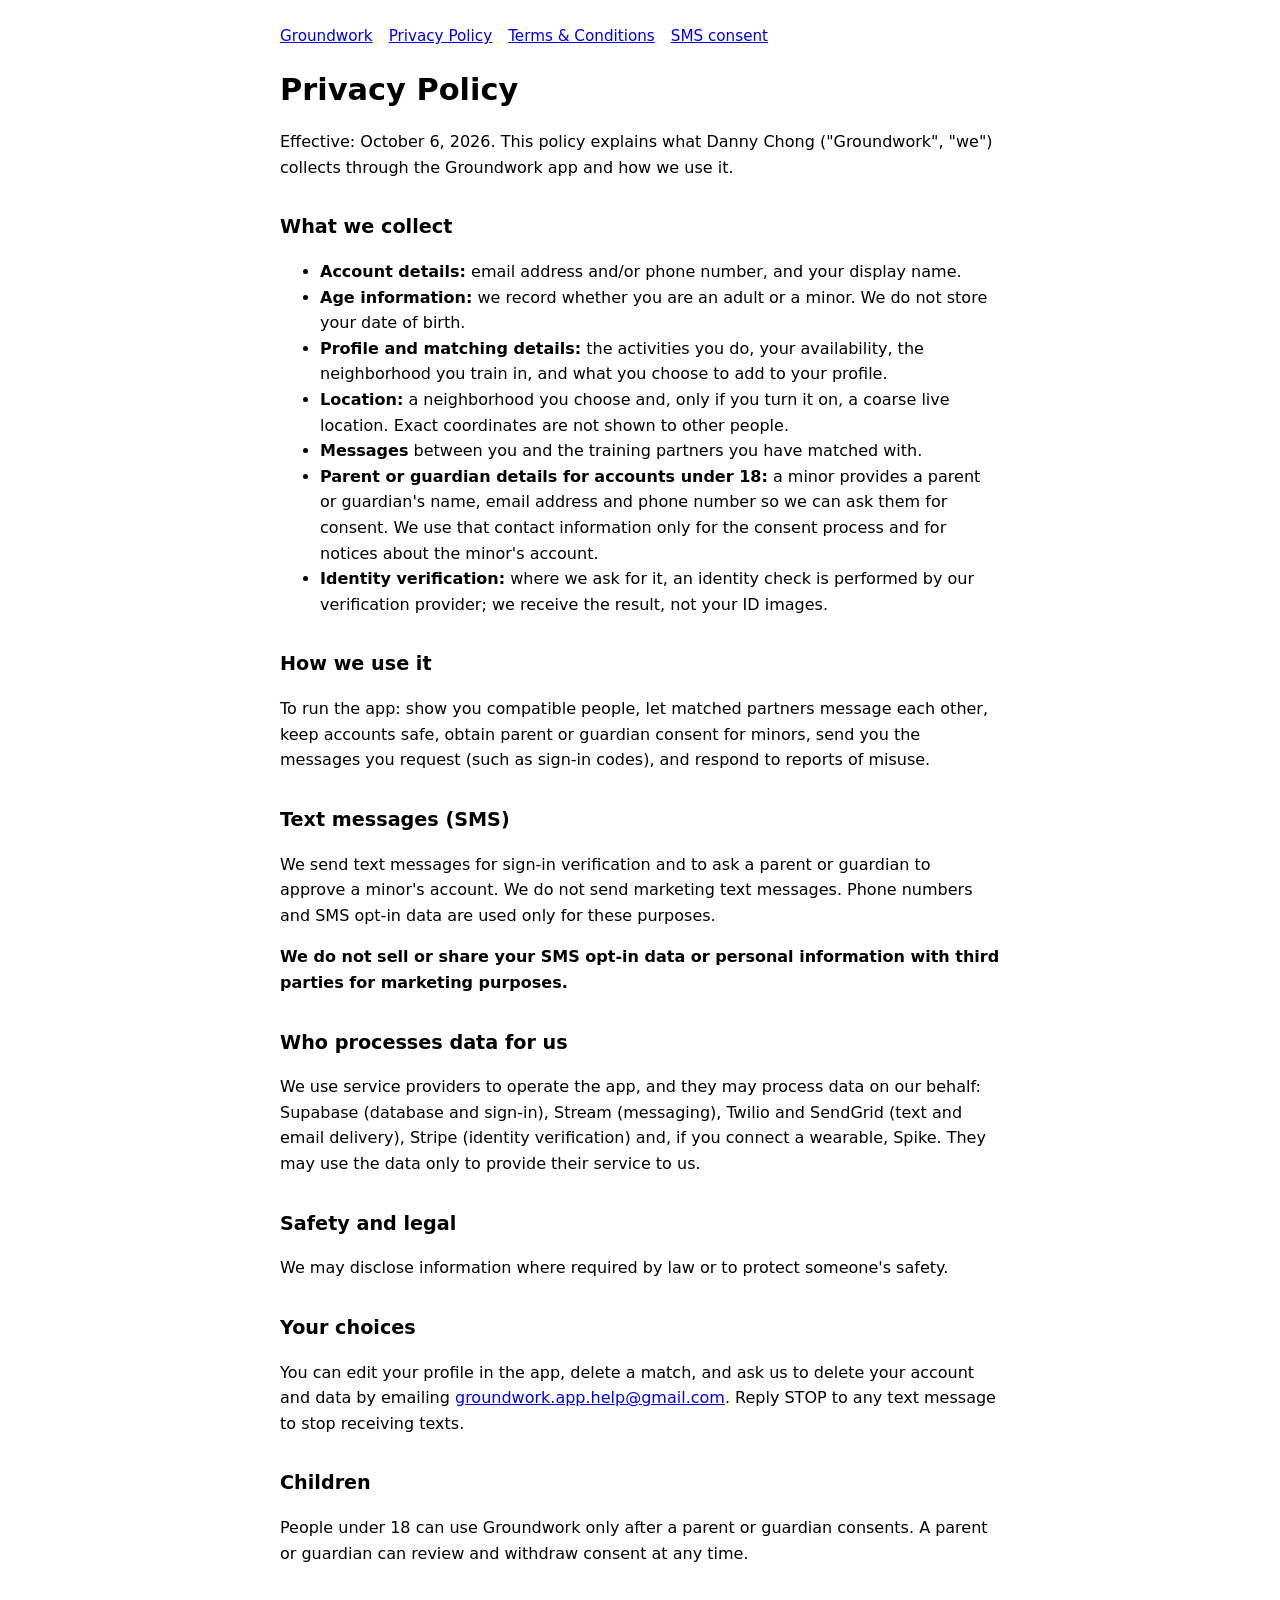
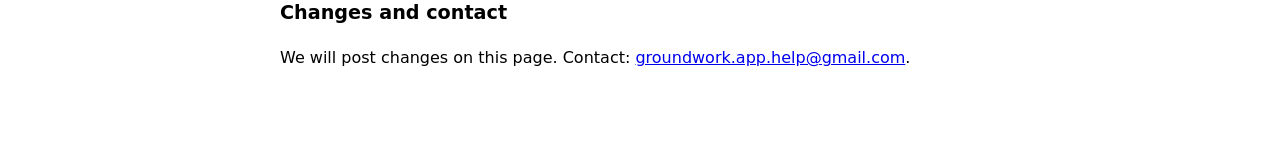
==== privacy.html @ 3e6e83ca "Groundwork public pages: privacy policy, terms, SMS consent Co-Authored-By: Claude Sonnet 5.5 <norep" ====
<!doctype html>
<html lang="en"><head><meta charset="utf-8"><meta name="viewport" content="width=device-width, initial-scale=1"><link rel="stylesheet" href="style.css"><title>Privacy Policy</title></head>
<body>
<nav><a href="index.html">Groundwork</a><a href="privacy.html">Privacy Policy</a><a href="terms.html">Terms &amp; Conditions</a><a href="sms.html">SMS consent</a></nav>
<h1>Privacy Policy</h1>

<p>Effective: October 6, 2026. This policy explains what Danny Chong ("Groundwork", "we") collects through the Groundwork app and how we use it.</p>

<h2>What we collect</h2>
<ul>
<li><strong>Account details:</strong> email address and/or phone number, and your display name.</li>
<li><strong>Age information:</strong> we record whether you are an adult or a minor. We do not store your date of birth.</li>
<li><strong>Profile and matching details:</strong> the activities you do, your availability, the neighborhood you train in, and what you choose to add to your profile.</li>
<li><strong>Location:</strong> a neighborhood you choose and, only if you turn it on, a coarse live location. Exact coordinates are not shown to other people.</li>
<li><strong>Messages</strong> between you and the training partners you have matched with.</li>
<li><strong>Parent or guardian details for accounts under 18:</strong> a minor provides a parent or guardian's name, email address and phone number so we can ask them for consent. We use that contact information only for the consent process and for notices about the minor's account.</li>
<li><strong>Identity verification:</strong> where we ask for it, an identity check is performed by our verification provider; we receive the result, not your ID images.</li>
</ul>

<h2>How we use it</h2>
<p>To run the app: show you compatible people, let matched partners message each other, keep accounts safe, obtain parent or guardian consent for minors, send you the messages you request (such as sign-in codes), and respond to reports of misuse.</p>

<h2>Text messages (SMS)</h2>
<p>We send text messages for sign-in verification and to ask a parent or guardian to approve a minor's account. We do not send marketing text messages. Phone numbers and SMS opt-in data are used only for these purposes.</p>
<p><strong>We do not sell or share your SMS opt-in data or personal information with third parties for marketing purposes.</strong></p>

<h2>Who processes data for us</h2>
<p>We use service providers to operate the app, and they may process data on our behalf: Supabase (database and sign-in), Stream (messaging), Twilio and SendGrid (text and email delivery), Stripe (identity verification) and, if you connect a wearable, Spike. They may use the data only to provide their service to us.</p>

<h2>Safety and legal</h2>
<p>We may disclose information where required by law or to protect someone's safety.</p>

<h2>Your choices</h2>
<p>You can edit your profile in the app, delete a match, and ask us to delete your account and data by emailing <a href="mailto:groundwork.app.help@gmail.com">groundwork.app.help@gmail.com</a>. Reply STOP to any text message to stop receiving texts.</p>

<h2>Children</h2>
<p>People under 18 can use Groundwork only after a parent or guardian consents. A parent or guardian can review and withdraw consent at any time.</p>

<h2>Changes and contact</h2>
<p>We will post changes on this page. Contact: <a href="mailto:groundwork.app.help@gmail.com">groundwork.app.help@gmail.com</a>.</p>
</body></html>
---- style.css ----
:root { color-scheme: light dark; }
body { font: 16px/1.6 system-ui, -apple-system, "Segoe UI", sans-serif; max-width: 720px; margin: 0 auto; padding: 24px 16px 64px; }
h1 { font-size: 1.9rem; line-height: 1.2; }
h2 { font-size: 1.2rem; margin-top: 2rem; }
nav { display: flex; gap: 16px; flex-wrap: wrap; margin-bottom: 24px; font-size: .95rem; }
.draft { border: 1px solid currentColor; padding: 8px 12px; border-radius: 8px; font-size: .9rem; }
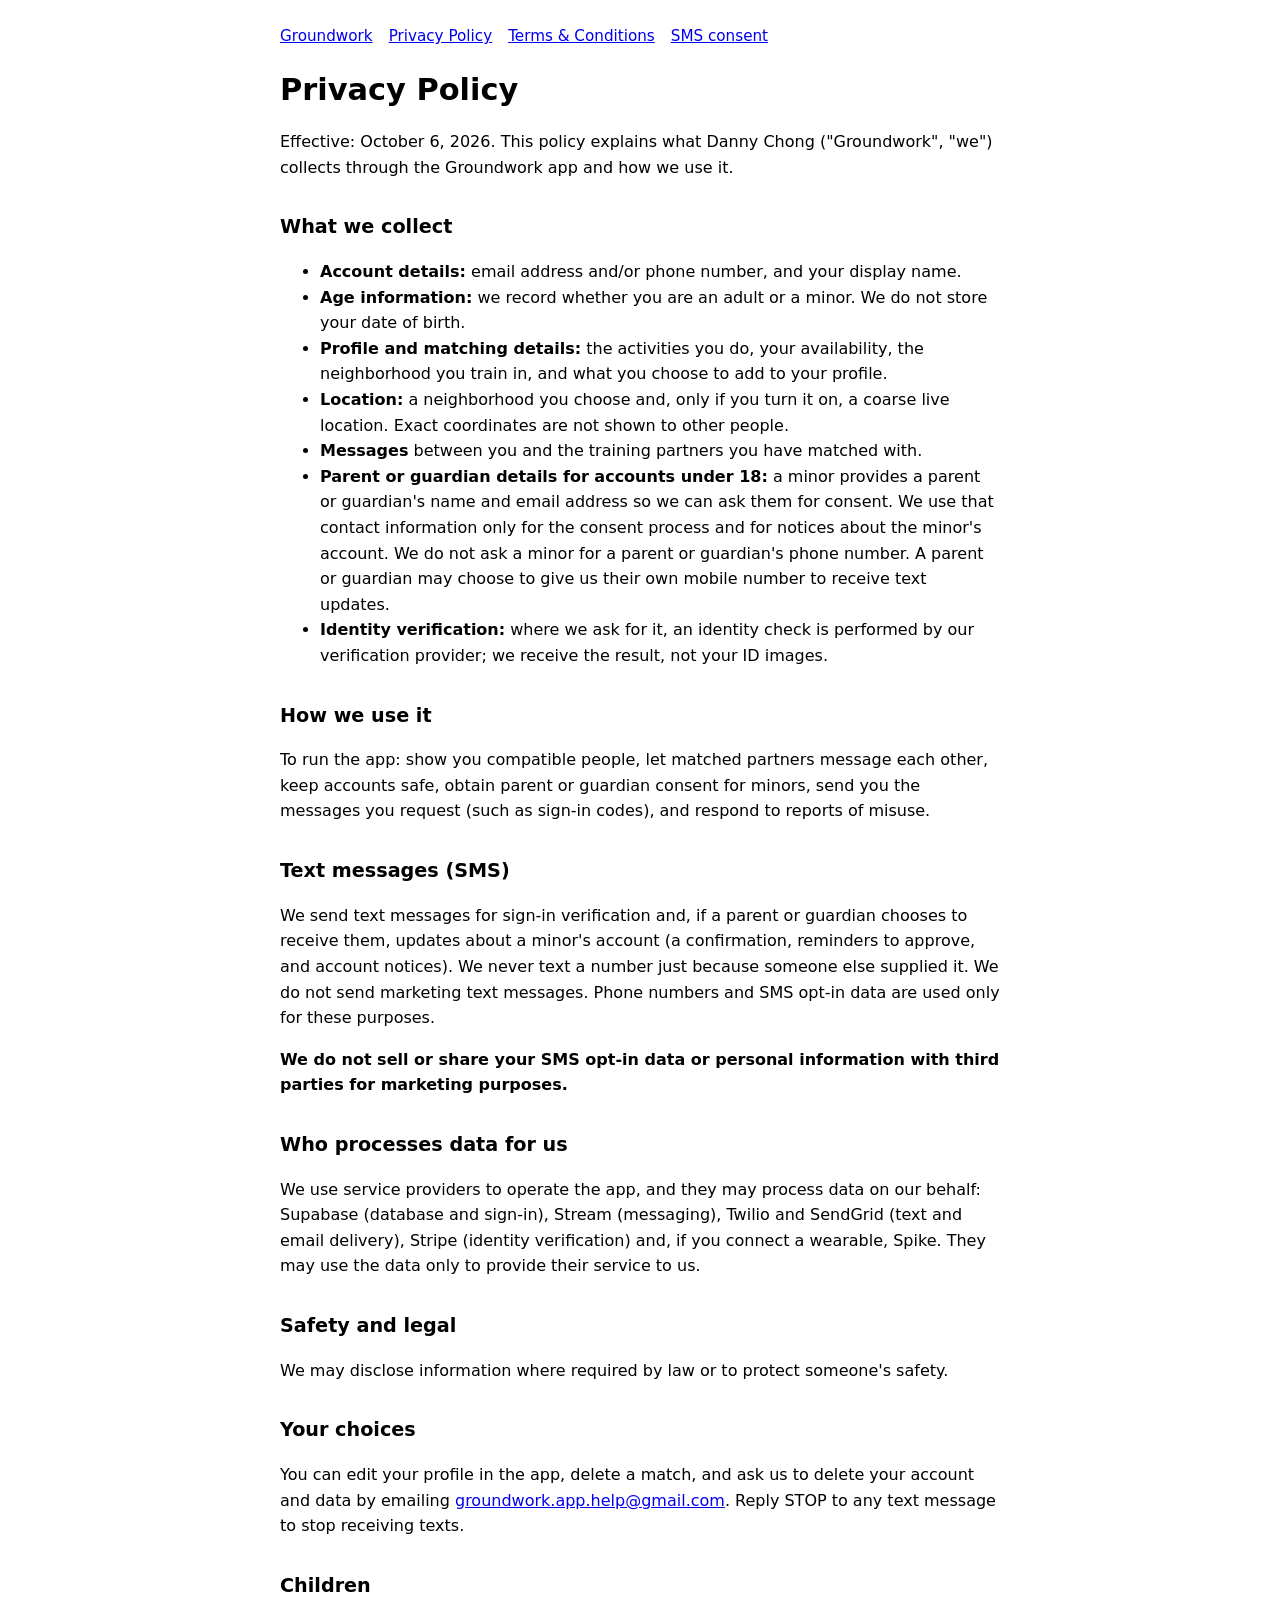
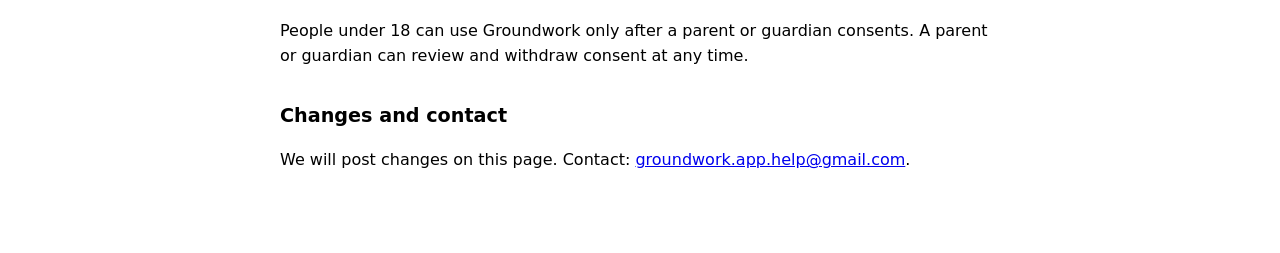
==== commit a5a27a74: "Guardian page: optional text opt-in with unchecked box; policies describe the email-first flow Co-Au" ====
--- a/privacy.html
+++ b/privacy.html
@@ -13,7 +13,7 @@
 <li><strong>Profile and matching details:</strong> the activities you do, your availability, the neighborhood you train in, and what you choose to add to your profile.</li>
 <li><strong>Location:</strong> a neighborhood you choose and, only if you turn it on, a coarse live location. Exact coordinates are not shown to other people.</li>
 <li><strong>Messages</strong> between you and the training partners you have matched with.</li>
-<li><strong>Parent or guardian details for accounts under 18:</strong> a minor provides a parent or guardian's name, email address and phone number so we can ask them for consent. We use that contact information only for the consent process and for notices about the minor's account.</li>
+<li><strong>Parent or guardian details for accounts under 18:</strong> a minor provides a parent or guardian's name and email address so we can ask them for consent. We use that contact information only for the consent process and for notices about the minor's account. We do not ask a minor for a parent or guardian's phone number. A parent or guardian may choose to give us their own mobile number to receive text updates.</li>
 <li><strong>Identity verification:</strong> where we ask for it, an identity check is performed by our verification provider; we receive the result, not your ID images.</li>
 </ul>
 
@@ -21,7 +21,7 @@
 <p>To run the app: show you compatible people, let matched partners message each other, keep accounts safe, obtain parent or guardian consent for minors, send you the messages you request (such as sign-in codes), and respond to reports of misuse.</p>
 
 <h2>Text messages (SMS)</h2>
-<p>We send text messages for sign-in verification and to ask a parent or guardian to approve a minor's account. We do not send marketing text messages. Phone numbers and SMS opt-in data are used only for these purposes.</p>
+<p>We send text messages for sign-in verification and, if a parent or guardian chooses to receive them, updates about a minor's account (a confirmation, reminders to approve, and account notices). We never text a number just because someone else supplied it. We do not send marketing text messages. Phone numbers and SMS opt-in data are used only for these purposes.</p>
 <p><strong>We do not sell or share your SMS opt-in data or personal information with third parties for marketing purposes.</strong></p>
 
 <h2>Who processes data for us</h2>
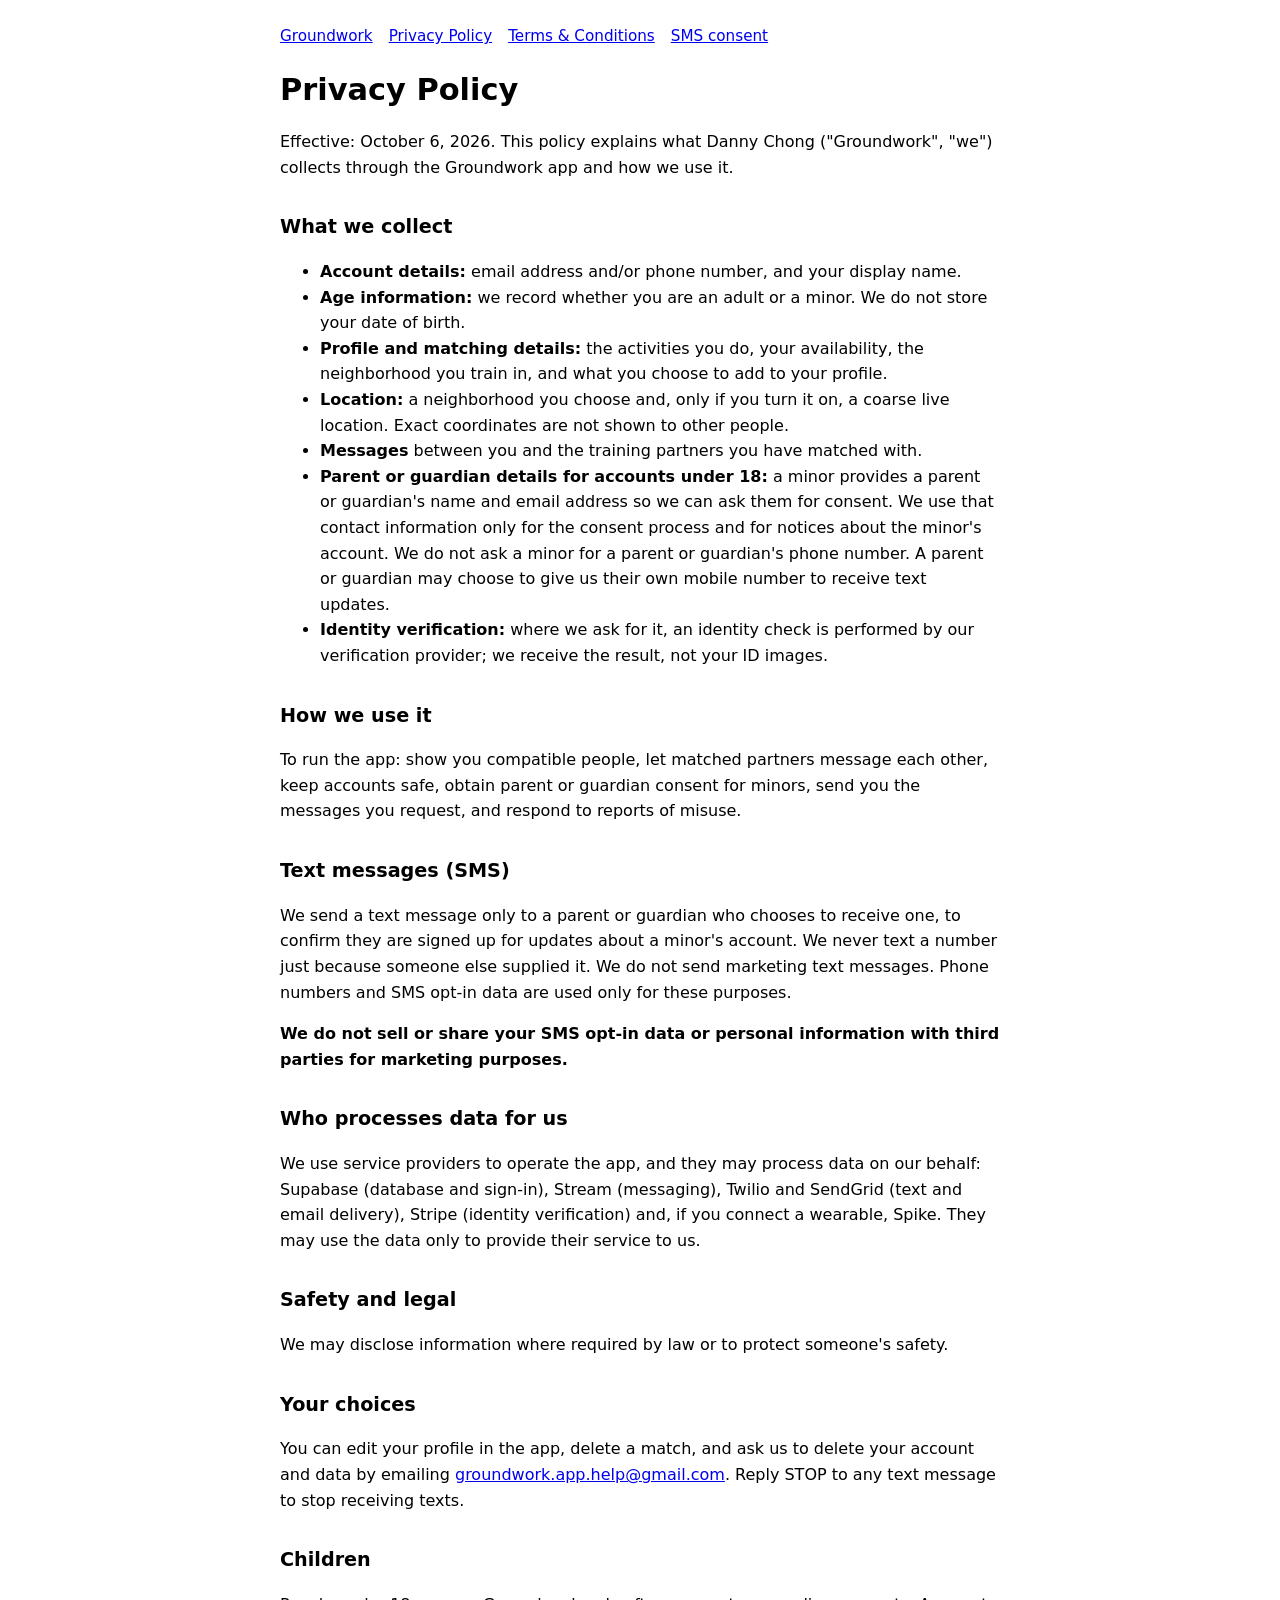
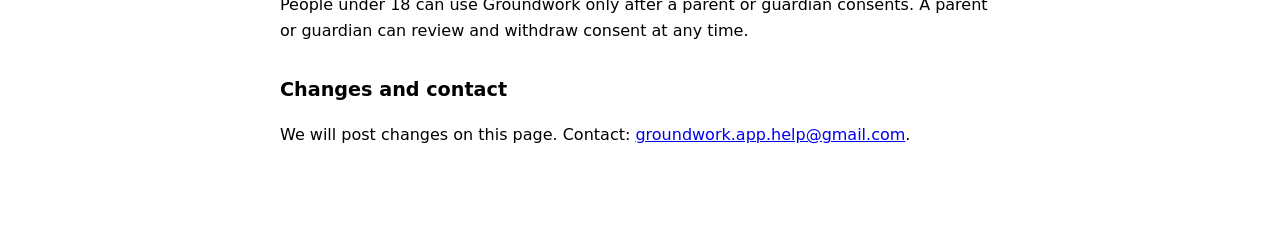
==== commit 0f2540c8: "SMS wording narrowed to what is built: one confirmation text to an opted-in guardian; sign-in code p" ====
--- a/privacy.html
+++ b/privacy.html
@@ -18,10 +18,10 @@
 </ul>
 
 <h2>How we use it</h2>
-<p>To run the app: show you compatible people, let matched partners message each other, keep accounts safe, obtain parent or guardian consent for minors, send you the messages you request (such as sign-in codes), and respond to reports of misuse.</p>
+<p>To run the app: show you compatible people, let matched partners message each other, keep accounts safe, obtain parent or guardian consent for minors, send you the messages you request, and respond to reports of misuse.</p>
 
 <h2>Text messages (SMS)</h2>
-<p>We send text messages for sign-in verification and, if a parent or guardian chooses to receive them, updates about a minor's account (a confirmation, reminders to approve, and account notices). We never text a number just because someone else supplied it. We do not send marketing text messages. Phone numbers and SMS opt-in data are used only for these purposes.</p>
+<p>We send a text message only to a parent or guardian who chooses to receive one, to confirm they are signed up for updates about a minor's account. We never text a number just because someone else supplied it. We do not send marketing text messages. Phone numbers and SMS opt-in data are used only for these purposes.</p>
 <p><strong>We do not sell or share your SMS opt-in data or personal information with third parties for marketing purposes.</strong></p>
 
 <h2>Who processes data for us</h2>
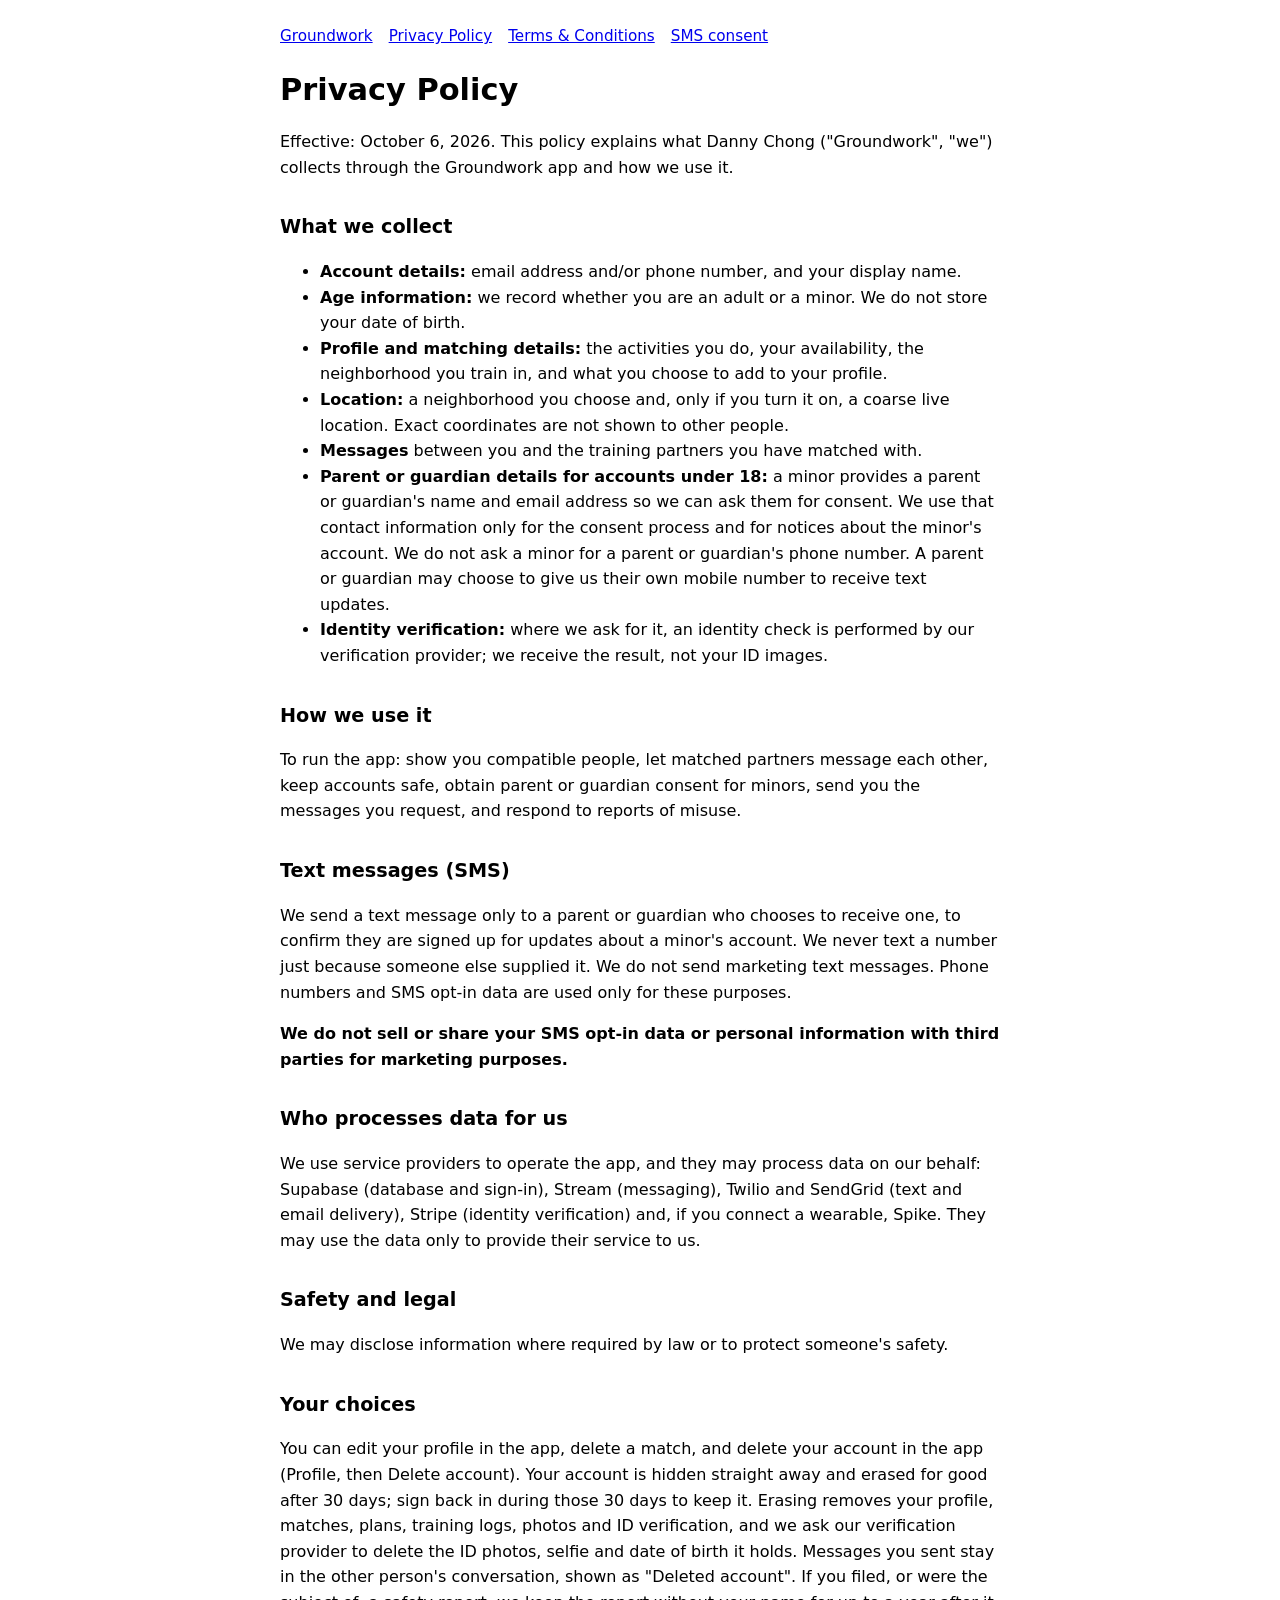
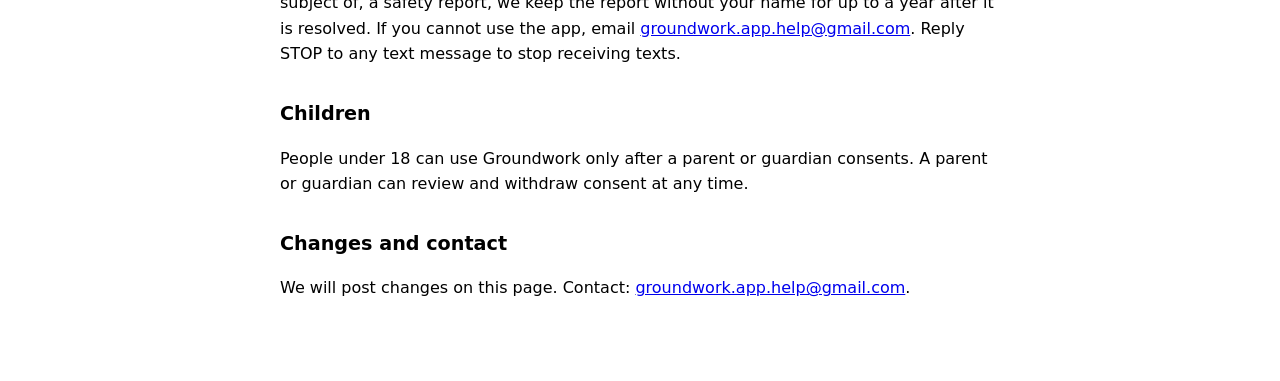
==== commit 5a8a0560: "Privacy: account deletion in the app, 30-day grace, what is kept Co-Authored-By: Claude Sonnet 5.5 <" ====
--- a/privacy.html
+++ b/privacy.html
@@ -31,7 +31,7 @@
 <p>We may disclose information where required by law or to protect someone's safety.</p>
 
 <h2>Your choices</h2>
-<p>You can edit your profile in the app, delete a match, and ask us to delete your account and data by emailing <a href="mailto:groundwork.app.help@gmail.com">groundwork.app.help@gmail.com</a>. Reply STOP to any text message to stop receiving texts.</p>
+<p>You can edit your profile in the app, delete a match, and delete your account in the app (Profile, then Delete account). Your account is hidden straight away and erased for good after 30 days; sign back in during those 30 days to keep it. Erasing removes your profile, matches, plans, training logs, photos and ID verification, and we ask our verification provider to delete the ID photos, selfie and date of birth it holds. Messages you sent stay in the other person's conversation, shown as "Deleted account". If you filed, or were the subject of, a safety report, we keep the report without your name for up to a year after it is resolved. If you cannot use the app, email <a href="mailto:groundwork.app.help@gmail.com">groundwork.app.help@gmail.com</a>. Reply STOP to any text message to stop receiving texts.</p>
 
 <h2>Children</h2>
 <p>People under 18 can use Groundwork only after a parent or guardian consents. A parent or guardian can review and withdraw consent at any time.</p>
